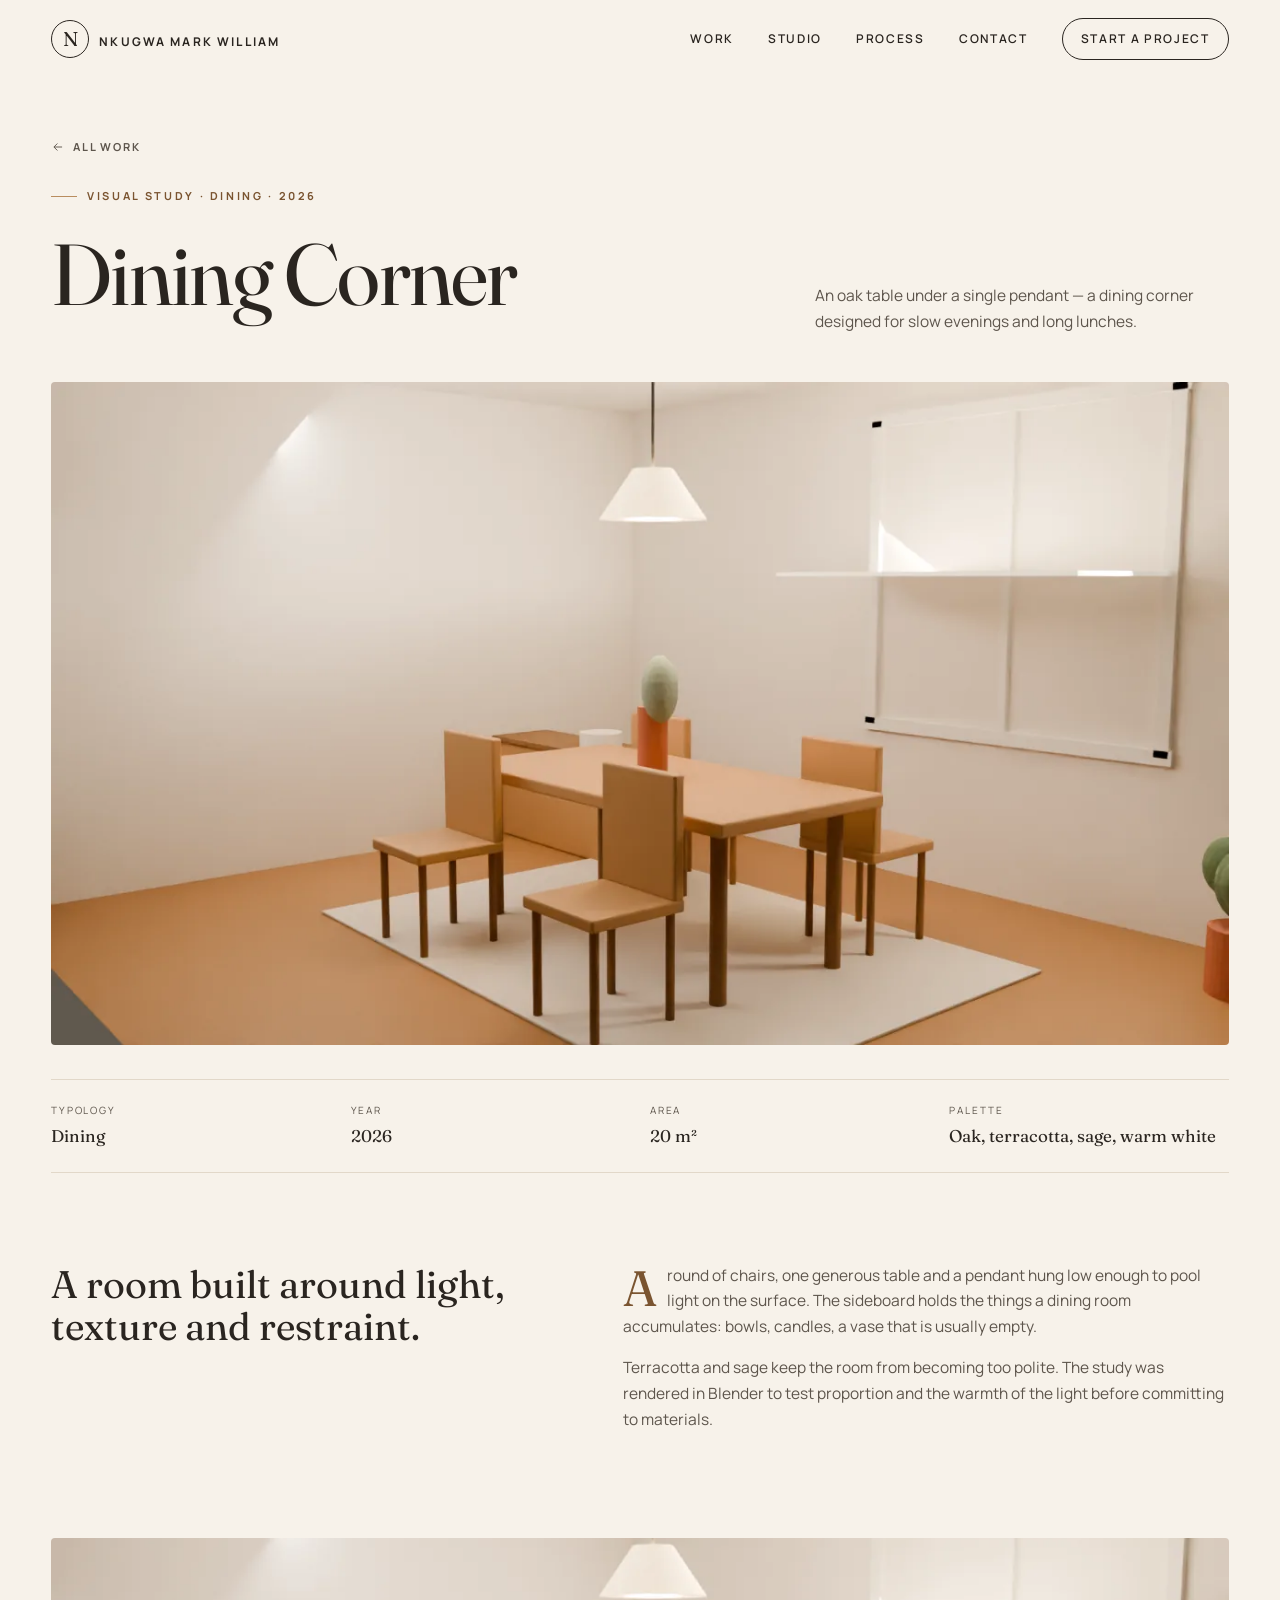
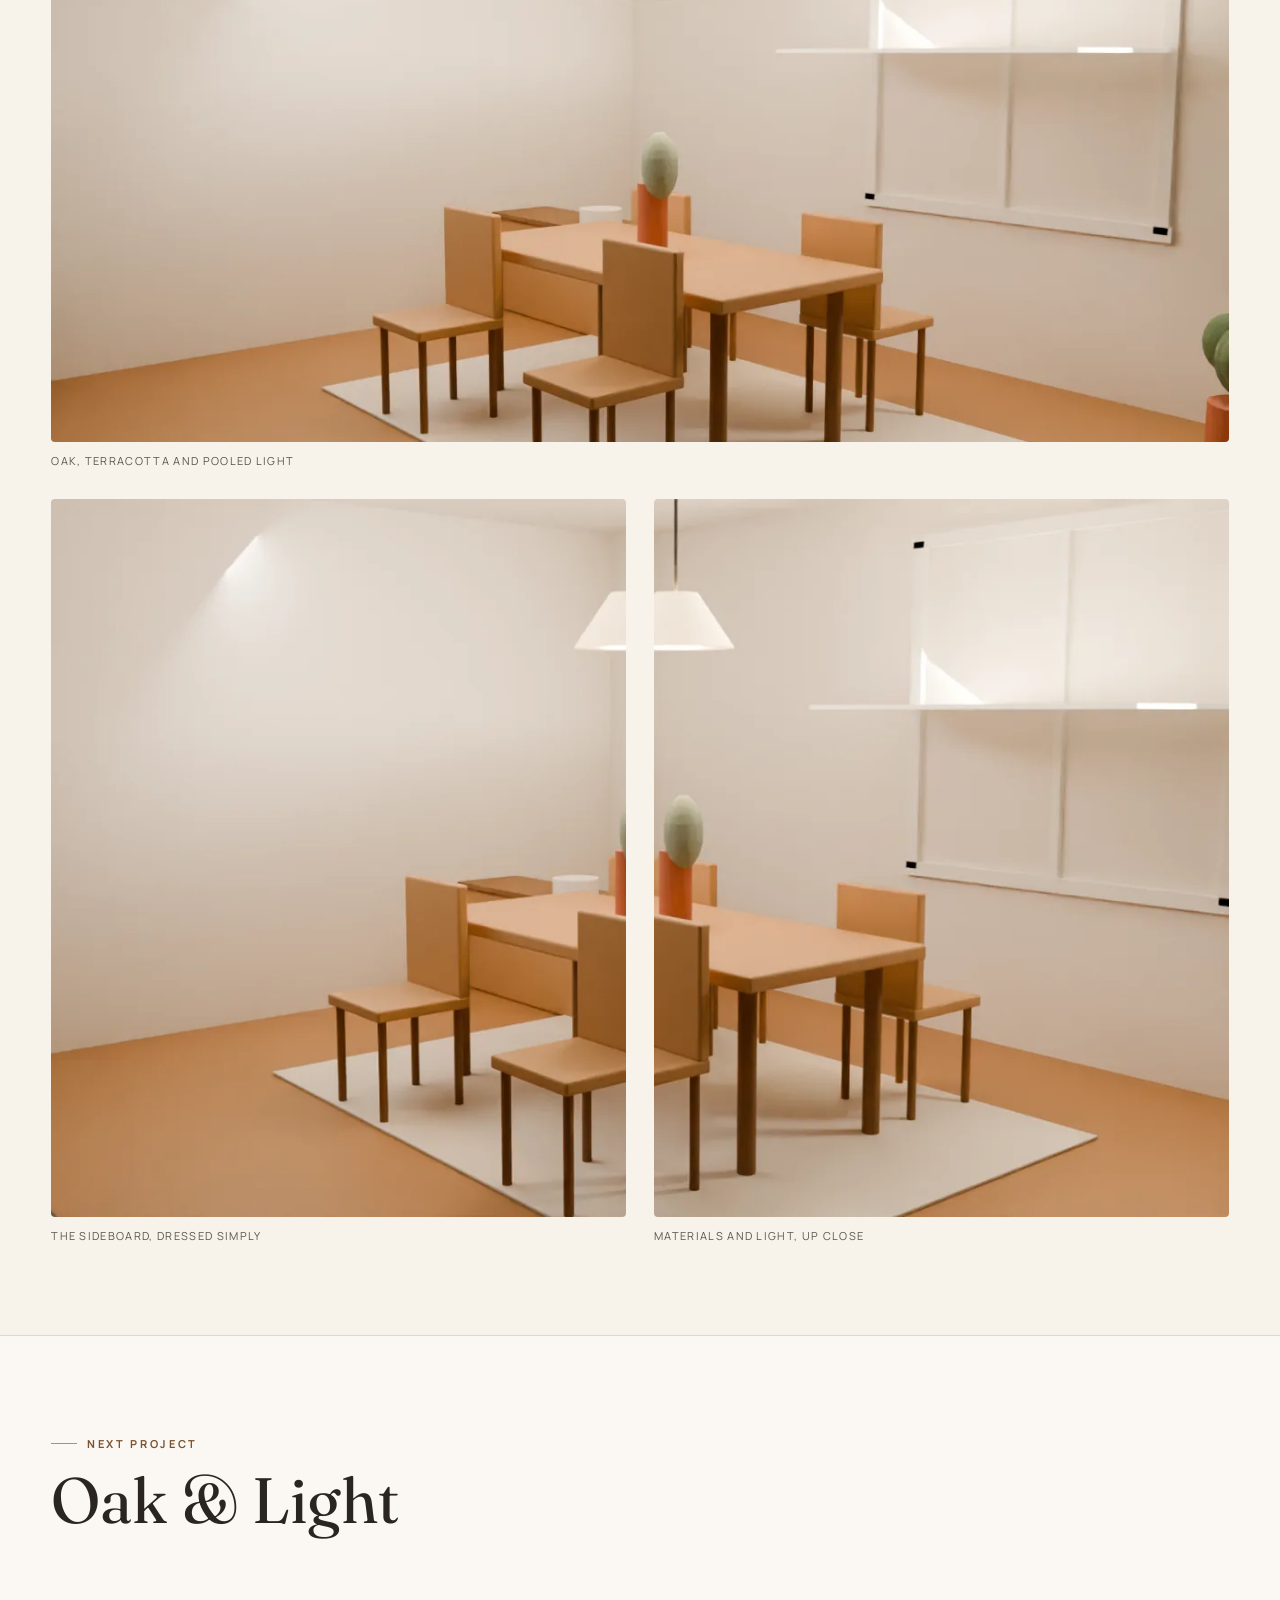
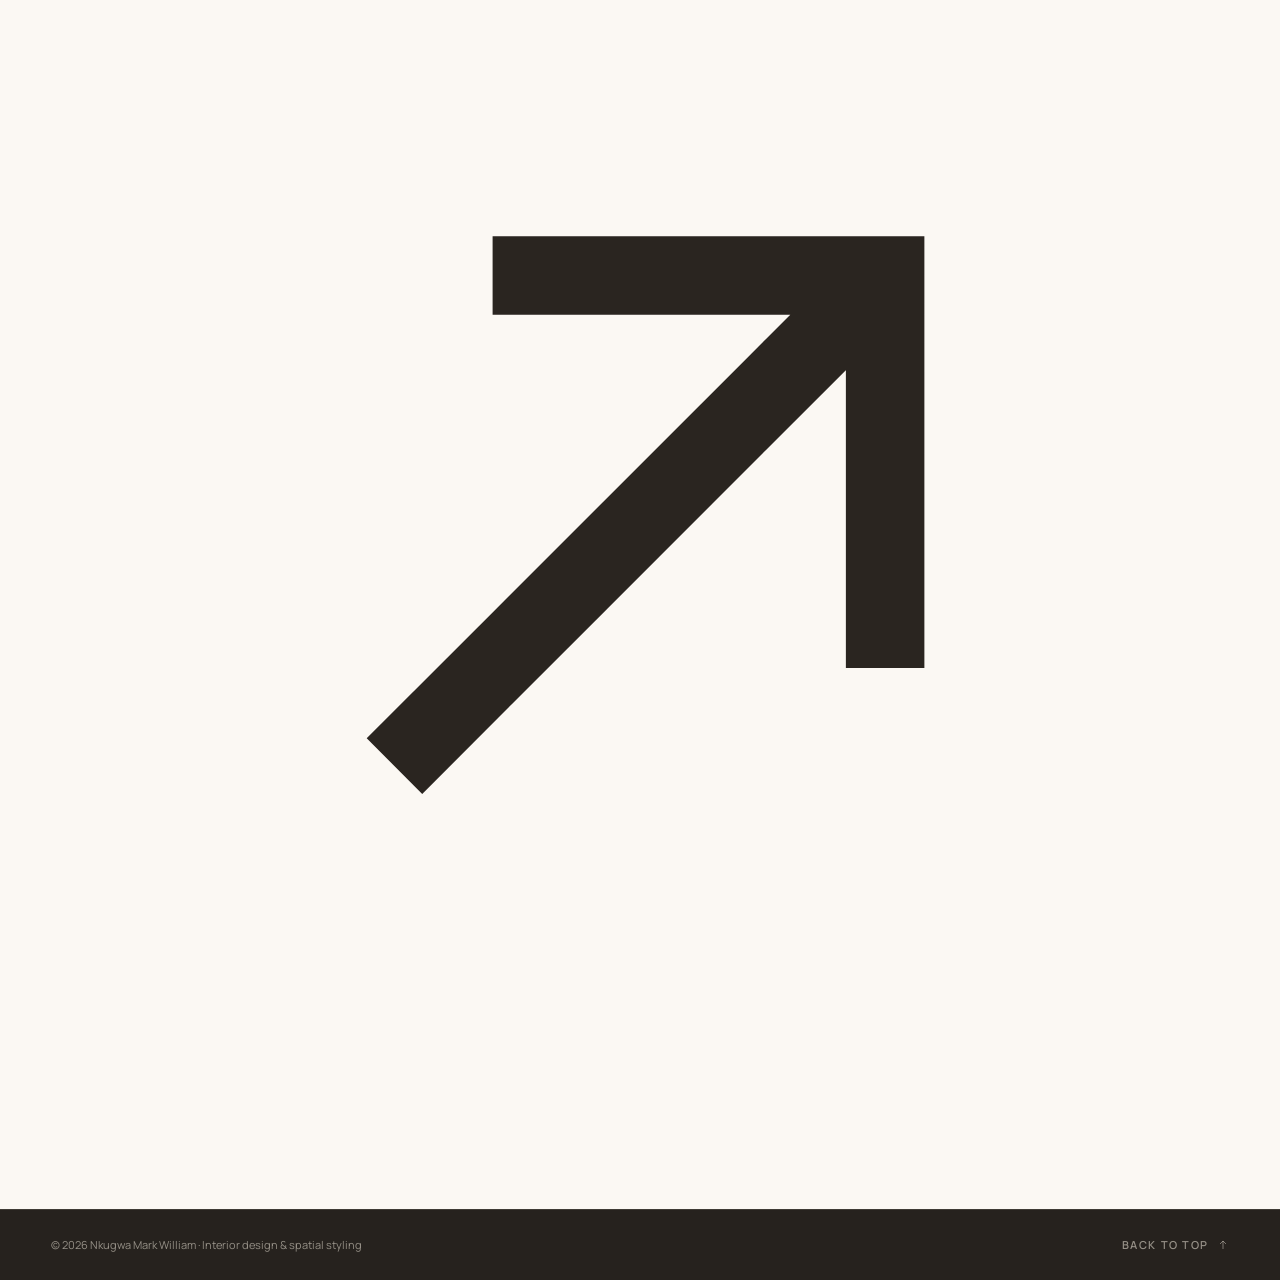
==== work/dining-corner.html @ e0dbd74d "Build warm-minimal interior design portfolio" ====
<!DOCTYPE html>
<html lang="en">
<head>
<meta charset="UTF-8">
<meta name="viewport" content="width=device-width, initial-scale=1.0">
<title>Dining Corner — Nkugwa Mark William</title>
<meta name="description" content="An oak table under a single pendant — a dining corner designed for slow evenings and long lunches.">
<meta name="theme-color" content="#f7f2ea">
<link rel="canonical" href="https://marknwilliam.github.io/interior-portfolio/work/dining-corner.html">
<meta property="og:type" content="website">
<meta property="og:site_name" content="Nkugwa Mark William">
<meta property="og:title" content="Dining Corner — Nkugwa Mark William">
<meta property="og:description" content="An oak table under a single pendant — a dining corner designed for slow evenings and long lunches.">
<meta property="og:image" content="https://marknwilliam.github.io/interior-portfolio/assets/img/dining-corner-og.webp">
<meta property="og:url" content="https://marknwilliam.github.io/interior-portfolio/work/dining-corner.html">
<meta name="twitter:card" content="summary_large_image">
<meta name="twitter:creator" content="@MarkNkugwa">
<meta name="twitter:title" content="Dining Corner — Nkugwa Mark William">
<meta name="twitter:description" content="An oak table under a single pendant — a dining corner designed for slow evenings and long lunches.">
<meta name="twitter:image" content="https://marknwilliam.github.io/interior-portfolio/assets/img/dining-corner-og.webp">
<link rel="icon" href="../assets/favicon.svg" type="image/svg+xml">
<script>document.documentElement.classList.add("js");</script>
<link rel="preconnect" href="https://fonts.googleapis.com">
<link rel="preconnect" href="https://fonts.gstatic.com" crossorigin>
<link href="https://fonts.googleapis.com/css2?family=Fraunces:ital,opsz,wght@0,9..144,300..600;1,9..144,300..600&family=Manrope:wght@300..700&display=swap" rel="stylesheet">
<link rel="stylesheet" href="../assets/css/style.css">
</head>
<body>
<a class="skip" href="#main">Skip to content</a>
<header class="site-header">
  <div class="wrap header-inner">
    <a class="brand" href="../index.html">
      <span class="mark" aria-hidden="true">N</span>
      <span class="name">Nkugwa Mark William</span>
    </a>
    <button class="menu-toggle" aria-label="Toggle menu" aria-expanded="false" aria-controls="nav"><span></span></button>
    <nav class="nav" id="nav" aria-label="Main">
      <a href="../index.html#work">Work</a><a href="../index.html#studio">Studio</a><a href="../index.html#process">Process</a><a href="../index.html#contact">Contact</a>
      <a class="cta" href="mailto:hello@nkugwamarkwilliam.com">Start a project</a>
    </nav>
  </div>
</header>
<main id="main">
<section class="project-hero">
  <div class="wrap">
    <a class="back" href="../index.html#work"><svg viewBox="0 0 24 24" fill="none" stroke="currentColor" stroke-width="1.6" aria-hidden="true"><path d="M19 12H5m0 0l6-6m-6 6l6 6"/></svg> All work</a>
    <div class="project-intro">
      <div>
        <span class="eyebrow" style="margin-top:26px;display:inline-flex">Visual study · Dining · 2026</span>
        <h1 class="project-title">Dining Corner</h1>
      </div>
      <p>An oak table under a single pendant — a dining corner designed for slow evenings and long lunches.</p>
    </div>
    <div class="project-main">
      <img src="../assets/img/dining-corner-1280.webp" width="1280" height="720" alt="3D render of a warm dining corner with an oak table, pendant light and terracotta accents" fetchpriority="high" decoding="async">
    </div>
    <div class="project-meta">
      <div><span class="label">Typology</span><span class="value">Dining</span></div>
      <div><span class="label">Year</span><span class="value">2026</span></div>
      <div><span class="label">Area</span><span class="value">20 m²</span></div>
      <div><span class="label">Palette</span><span class="value">Oak, terracotta, sage, warm white</span></div>
    </div>
  </div>
</section>

<section class="wrap project-body">
  <h2 class="reveal">A room built around light, texture and restraint.</h2>
  <div class="prose reveal" data-delay="1"><p>A round of chairs, one generous table and a pendant hung low enough to pool light on the surface. The sideboard holds the things a dining room accumulates: bowls, candles, a vase that is usually empty.</p><p>Terracotta and sage keep the room from becoming too polite. The study was rendered in Blender to test proportion and the warmth of the light before committing to materials.</p></div>
</section>

<section class="wrap"><div class="gallery">
  <figure class="wide reveal">
    <span class="lightbox-trigger" data-full="../assets/img/dining-corner-1280.webp">
      <img src="../assets/img/dining-corner-1280.webp" srcset="../assets/img/dining-corner-1280.webp 1280w, ../assets/img/dining-corner-800.webp 800w" sizes="100vw" width="1280" height="720" alt="3D render of a warm dining corner with an oak table, pendant light and terracotta accents" loading="lazy" decoding="async">
    </span>
    <figcaption>Oak, terracotta and pooled light</figcaption>
  </figure>
  <figure class="tall reveal" data-delay="1">
    <span class="lightbox-trigger" data-full="../assets/img/dining-corner-detail-a.webp">
      <img src="../assets/img/dining-corner-detail-a.webp" width="800" height="1000" alt="Detail view — Dining Corner" loading="lazy" decoding="async">
    </span>
    <figcaption>The sideboard, dressed simply</figcaption>
  </figure>
  <figure class="tall reveal" data-delay="2">
    <span class="lightbox-trigger" data-full="../assets/img/dining-corner-detail-b.webp">
      <img src="../assets/img/dining-corner-detail-b.webp" width="800" height="1000" alt="Second detail view — Dining Corner" loading="lazy" decoding="async">
    </span>
    <figcaption>Materials and light, up close</figcaption>
  </figure>
</div></section>

<a class="next" href="oak-and-light.html">
  <div class="wrap">
    <span class="eyebrow">Next project</span>
    <h2>Oak &amp; Light <svg viewBox="0 0 24 24" fill="none" stroke="currentColor" stroke-width="1.6" aria-hidden="true"><path d="M7 17L17 7M9 7h8v8"/></svg></h2>
  </div>
</a>
</main>
<footer class="site-footer">
  <div class="wrap footer-inner">
    <span>© <span data-year>2026</span> Nkugwa Mark William · Interior design &amp; spatial styling</span>
    <a class="to-top" href="#top">Back to top <svg viewBox="0 0 24 24" fill="none" stroke="currentColor" stroke-width="1.6" aria-hidden="true"><path d="M12 20V4m0 0l-6 6m6-6l6 6"/></svg></a>
  </div>
</footer>
<script src="../assets/js/main.js" defer></script>
</body>
</html>
---- assets/css/style.css ----
:root{
  --paper:#f7f2ea;
  --paper-2:#fbf8f3;
  --ink:#2a2520;
  --ink-soft:#5d554c;
  --oak:#b98d5f;
  --oak-deep:#7a5430;
  --sage:#8a9a8b;
  --line:#e2d8c9;
  --charcoal:#26221e;
  --cream:#f1e9dc;
  --radius:4px;
  --serif:"Fraunces",Georgia,serif;
  --sans:"Manrope",-apple-system,BlinkMacSystemFont,"Segoe UI",sans-serif;
  --ease:cubic-bezier(.22,.61,.36,1);
}

*,*::before,*::after{box-sizing:border-box}
html{scroll-behavior:smooth}
body{
  margin:0;
  background:var(--paper);
  color:var(--ink);
  font-family:var(--sans);
  font-size:16px;
  line-height:1.65;
  -webkit-font-smoothing:antialiased;
  text-rendering:optimizeLegibility;
}
body.menu-open{overflow:hidden}
img{display:block;max-width:100%;height:auto}
a{color:inherit;text-decoration:none}
button{font:inherit;color:inherit;background:none;border:0;cursor:pointer}
::selection{background:var(--oak);color:#fff}

.wrap{width:min(1240px,100% - 2*clamp(20px,4vw,56px));margin-inline:auto}
.skip{position:absolute;left:12px;top:-60px;background:var(--ink);color:var(--paper);padding:10px 16px;z-index:200;transition:top .2s}
.skip:focus{top:12px}

.eyebrow{
  font-size:11px;letter-spacing:.24em;text-transform:uppercase;
  color:var(--oak-deep);font-weight:700;display:inline-flex;align-items:center;gap:10px;
}
.eyebrow::before{content:"";width:26px;height:1px;background:var(--oak)}

.serif{font-family:var(--serif);font-weight:400}
.italic{font-style:italic}
.muted{color:var(--ink-soft)}

/* ---------- Header ---------- */
.site-header{
  position:fixed;inset:0 0 auto 0;z-index:100;
  padding:18px 0;transition:background .35s var(--ease),padding .35s var(--ease),box-shadow .35s;
}
.site-header.is-scrolled{
  background:rgba(247,242,234,.92);
  backdrop-filter:blur(12px);-webkit-backdrop-filter:blur(12px);
  padding:11px 0;box-shadow:0 1px 0 var(--line);
}
.header-inner{display:flex;align-items:center;justify-content:space-between;gap:24px}
.brand{display:flex;align-items:baseline;gap:10px;line-height:1}
.brand .mark{
  font-family:var(--serif);font-size:20px;letter-spacing:.02em;
  border:1px solid var(--ink);border-radius:50%;width:38px;height:38px;
  display:grid;place-items:center;transition:background .3s,color .3s;
}
.brand:hover .mark{background:var(--ink);color:var(--paper)}
.brand .name{font-size:12px;letter-spacing:.18em;text-transform:uppercase;font-weight:700}
.nav{display:flex;align-items:center;gap:34px}
.nav a{font-size:12px;letter-spacing:.14em;text-transform:uppercase;font-weight:600;position:relative;padding:4px 0}
.nav a::after{content:"";position:absolute;left:0;right:100%;bottom:0;height:1px;background:var(--oak);transition:right .3s var(--ease)}
.nav a:hover::after,.nav a[aria-current="page"]::after{right:0}
.nav .cta{
  border:1px solid var(--ink);padding:10px 18px;border-radius:999px;
}
.nav .cta::after{display:none}
.nav .cta:hover{background:var(--ink);color:var(--paper)}
.menu-toggle{display:none;width:42px;height:42px;place-items:center;border:1px solid var(--line);border-radius:50%}
.menu-toggle span{display:block;width:16px;height:1px;background:var(--ink);position:relative;transition:.3s}
.menu-toggle span::before,.menu-toggle span::after{content:"";position:absolute;left:0;width:16px;height:1px;background:var(--ink);transition:.3s}
.menu-toggle span::before{top:-5px}.menu-toggle span::after{top:5px}
body.menu-open .menu-toggle span{background:transparent}
body.menu-open .menu-toggle span::before{transform:translateY(5px) rotate(45deg)}
body.menu-open .menu-toggle span::after{transform:translateY(-5px) rotate(-45deg)}

/* ---------- Hero ---------- */
.hero{padding:clamp(120px,16vh,180px) 0 clamp(40px,6vw,80px);position:relative;overflow:hidden}
.hero::after{
  content:"";position:absolute;right:-8vw;top:8vh;width:44vw;height:44vw;border-radius:50%;
  background:radial-gradient(circle at 30% 30%,rgba(185,141,95,.16),rgba(185,141,95,0) 68%);
  pointer-events:none;
}
.hero-grid{display:grid;grid-template-columns:1.08fr .92fr;gap:clamp(32px,5vw,80px);align-items:center;position:relative;z-index:1}
.hero h1{
  font-family:var(--serif);font-weight:400;
  font-size:clamp(2.9rem,6.6vw,5.9rem);line-height:.98;letter-spacing:-.02em;
  margin:18px 0 24px;
}
.hero h1 em{color:var(--oak-deep)}
.hero .lede{max-width:44ch;font-size:clamp(15px,1.2vw,17px);color:var(--ink-soft)}
.hero-actions{display:flex;flex-wrap:wrap;gap:14px;margin-top:32px}
.btn{
  display:inline-flex;align-items:center;gap:10px;padding:14px 24px;border-radius:999px;
  font-size:11px;letter-spacing:.16em;text-transform:uppercase;font-weight:700;
  transition:transform .3s var(--ease),background .3s,color .3s,border-color .3s;
}
.btn svg{width:14px;height:14px;transition:transform .3s var(--ease)}
.btn:hover svg{transform:translateX(3px)}
.btn-dark{background:var(--ink);color:var(--paper)}
.btn-dark:hover{background:var(--oak-deep)}
.btn-ghost{border:1px solid var(--line)}
.btn-ghost:hover{border-color:var(--ink);background:var(--paper-2)}
.hero-visual{position:relative}
.arch{
  border-radius:999px 999px var(--radius) var(--radius);overflow:hidden;
  aspect-ratio:4/5;background:var(--cream);box-shadow:0 30px 60px -30px rgba(42,37,32,.35);
}
.arch img{width:100%;height:100%;object-fit:cover;transition:transform 1.4s var(--ease)}
.hero-visual:hover .arch img{transform:scale(1.035)}
.hero-note{
  position:absolute;left:-26px;bottom:34px;background:var(--paper-2);padding:16px 20px;
  border:1px solid var(--line);max-width:210px;font-size:11px;line-height:1.5;letter-spacing:.02em;
  box-shadow:0 18px 30px -24px rgba(42,37,32,.5);
}
.hero-note strong{display:block;font-family:var(--serif);font-size:17px;font-weight:500;margin-bottom:3px}
.hero-meta{display:flex;gap:34px;margin-top:56px;padding-top:22px;border-top:1px solid var(--line);flex-wrap:wrap}
.hero-meta div{font-size:11px;letter-spacing:.16em;text-transform:uppercase;color:var(--ink-soft)}
.hero-meta strong{display:block;font-family:var(--serif);font-size:26px;letter-spacing:0;color:var(--ink);text-transform:none;font-weight:400;margin-bottom:2px}

/* ---------- Ticker ---------- */
.ticker{border-block:1px solid var(--line);background:var(--paper-2);overflow:hidden;padding:15px 0}
.ticker-track{display:flex;width:max-content;animation:scroll 38s linear infinite;will-change:transform}
.ticker span{display:inline-flex;align-items:center;gap:26px;padding-right:26px;font-family:var(--serif);font-style:italic;font-size:15px;color:var(--ink-soft);white-space:nowrap}
.ticker span::after{content:"";width:5px;height:5px;border-radius:50%;background:var(--oak)}
@keyframes scroll{to{transform:translateX(-50%)}}

/* ---------- Sections ---------- */
.section{padding:clamp(72px,10vw,130px) 0}
.section-head{display:flex;justify-content:space-between;align-items:flex-end;gap:30px;margin-bottom:clamp(36px,5vw,60px)}
.section-head h2{
  font-family:var(--serif);font-weight:400;font-size:clamp(2rem,4vw,3.4rem);
  line-height:1.04;letter-spacing:-.015em;margin:14px 0 0;max-width:18ch;
}
.section-head p{max-width:36ch;color:var(--ink-soft);font-size:14.5px;margin:0}
.link-arrow{display:inline-flex;align-items:center;gap:8px;font-size:11px;letter-spacing:.16em;text-transform:uppercase;font-weight:700;border-bottom:1px solid var(--ink);padding-bottom:5px;white-space:nowrap}
.link-arrow svg{width:13px;height:13px;transition:transform .3s var(--ease)}
.link-arrow:hover svg{transform:translate(2px,-2px)}

/* ---------- Work grid ---------- */
.work-grid{display:grid;grid-template-columns:repeat(12,1fr);gap:clamp(20px,3vw,34px) clamp(20px,3vw,40px)}
.card{display:block;position:relative}
.card--wide{grid-column:span 7}
.card--narrow{grid-column:span 5}
.card--half{grid-column:span 6}
.card--full{grid-column:1/-1}
.card--tall{align-self:end}
.card-media{position:relative;overflow:hidden;background:var(--cream);border-radius:var(--radius)}
.card-media img{width:100%;height:100%;object-fit:cover;transition:transform 1.1s var(--ease)}
.card:hover .card-media img{transform:scale(1.04)}
.card-media::after{
  content:"View project";position:absolute;left:50%;top:50%;transform:translate(-50%,-40%);
  background:rgba(251,248,243,.94);color:var(--ink);padding:10px 18px;border-radius:999px;
  font-size:10px;letter-spacing:.18em;text-transform:uppercase;font-weight:700;opacity:0;
  transition:opacity .35s,transform .35s var(--ease);white-space:nowrap;
}
.card:hover .card-media::after{opacity:1;transform:translate(-50%,-50%)}
.card--wide .card-media{aspect-ratio:16/11}
.card--narrow .card-media{aspect-ratio:4/5}
.card--half .card-media{aspect-ratio:5/4}
.card--full .card-media{aspect-ratio:21/9}
.card-meta{display:flex;justify-content:space-between;align-items:baseline;gap:16px;padding:16px 2px 0}
.card-meta h3{font-family:var(--serif);font-weight:400;font-size:clamp(19px,2vw,25px);margin:0;line-height:1.1}
.card-meta span{font-size:10.5px;letter-spacing:.14em;text-transform:uppercase;color:var(--ink-soft);white-space:nowrap}
.card-index{position:absolute;top:14px;left:14px;background:rgba(251,248,243,.9);border-radius:999px;font-size:10px;letter-spacing:.1em;padding:5px 10px;font-weight:700}

/* ---------- About ---------- */
.about{background:var(--paper-2);border-block:1px solid var(--line)}
.about-grid{display:grid;grid-template-columns:.9fr 1.1fr;gap:clamp(36px,6vw,90px);align-items:start}
.about-figure{position:relative}
.about-figure img{width:100%;aspect-ratio:4/5;object-fit:cover;border-radius:var(--radius)}
.about-figure .tag{
  position:absolute;right:-16px;bottom:-16px;background:var(--oak);color:#fff;
  font-family:var(--serif);font-size:15px;font-style:italic;padding:14px 22px;border-radius:999px;
  box-shadow:0 16px 30px -18px rgba(42,37,32,.6);
}
.about-copy h2{font-family:var(--serif);font-weight:400;font-size:clamp(2rem,4vw,3.5rem);line-height:1.05;letter-spacing:-.015em;margin:16px 0 22px;max-width:17ch}
.about-copy p{color:var(--ink-soft);max-width:52ch;margin:0 0 14px;font-size:15.5px}
.about-copy .big-quote{
  font-family:var(--serif);font-style:italic;font-size:clamp(20px,2.4vw,28px);line-height:1.35;
  color:var(--ink);border-left:2px solid var(--oak);padding-left:20px;margin:28px 0;
}
.services{display:grid;grid-template-columns:1fr 1fr;gap:0 28px;margin-top:30px;border-top:1px solid var(--line)}
.services div{display:flex;justify-content:space-between;gap:12px;padding:12px 0;border-bottom:1px solid var(--line);font-size:13px}
.services span:last-child{color:var(--ink-soft);font-size:11px;letter-spacing:.08em;text-transform:uppercase}

/* ---------- Process ---------- */
.process-grid{display:grid;grid-template-columns:repeat(4,1fr);gap:clamp(18px,2.5vw,34px)}
.step{border-top:1px solid var(--ink);padding-top:18px}
.step .num{font-size:10px;letter-spacing:.2em;color:var(--oak-deep);font-weight:700}
.step h3{font-family:var(--serif);font-weight:400;font-size:22px;margin:14px 0 8px;line-height:1.15}
.step p{font-size:13.5px;color:var(--ink-soft);margin:0}

/* ---------- Contact ---------- */
.contact{background:var(--charcoal);color:var(--paper);padding:clamp(72px,9vw,120px) 0}
.contact .eyebrow{color:var(--oak)}
.contact .eyebrow::before{background:var(--oak)}
.contact-grid{display:grid;grid-template-columns:1.2fr .8fr;gap:clamp(30px,6vw,80px);align-items:end}
.contact h2{font-family:var(--serif);font-weight:400;font-size:clamp(2.4rem,6vw,4.8rem);line-height:1;letter-spacing:-.02em;margin:18px 0 0}
.contact h2 em{color:var(--oak)}
.contact p{color:rgba(241,233,220,.68);max-width:40ch;margin:20px 0 0;font-size:15px}
.contact .mail{display:inline-block;margin-top:30px;font-family:var(--serif);font-size:clamp(19px,2.4vw,28px);border-bottom:1px solid rgba(241,233,220,.4);padding-bottom:4px;transition:border-color .3s,color .3s}
.contact .mail:hover{color:var(--oak);border-color:var(--oak)}
.contact-side{display:grid;gap:22px;font-size:12px;letter-spacing:.02em}
.contact-side .label{display:block;font-size:10px;letter-spacing:.18em;text-transform:uppercase;color:rgba(241,233,220,.45);margin-bottom:4px}
.contact-side a:hover{color:var(--oak)}
.socials{display:flex;gap:16px;flex-wrap:wrap}
.socials a{border-bottom:1px solid rgba(241,233,220,.3);padding-bottom:2px}

/* ---------- Footer ---------- */
.site-footer{padding:26px 0;background:var(--charcoal);color:rgba(241,233,220,.55);border-top:1px solid rgba(241,233,220,.12);font-size:11px}
.footer-inner{display:flex;justify-content:space-between;gap:20px;flex-wrap:wrap;align-items:center}
.footer-inner a:hover{color:var(--oak)}
.to-top{display:inline-flex;align-items:center;gap:8px;letter-spacing:.14em;text-transform:uppercase;font-weight:600}
.to-top svg{width:12px;height:12px}

/* ---------- Project page ---------- */
.project-hero{padding:clamp(120px,15vh,170px) 0 0}
.back{display:inline-flex;align-items:center;gap:8px;font-size:11px;letter-spacing:.16em;text-transform:uppercase;font-weight:700;color:var(--ink-soft)}
.back svg{width:14px;height:14px;transition:transform .3s var(--ease)}
.back:hover{color:var(--ink)}
.back:hover svg{transform:translateX(-3px)}
.project-title{font-family:var(--serif);font-weight:400;font-size:clamp(2.6rem,7vw,5.4rem);line-height:.98;letter-spacing:-.02em;margin:26px 0 18px}
.project-intro{display:flex;justify-content:space-between;gap:30px;align-items:flex-end;flex-wrap:wrap}
.project-intro p{max-width:46ch;color:var(--ink-soft);font-size:15.5px;margin:0}
.project-main{margin-top:clamp(30px,4vw,48px)}
.project-main img{width:100%;aspect-ratio:16/9;object-fit:cover;border-radius:var(--radius)}
.project-meta{display:grid;grid-template-columns:repeat(4,1fr);gap:20px;border-block:1px solid var(--line);padding:22px 0;margin:34px 0 0}
.project-meta .label{display:block;font-size:10px;letter-spacing:.18em;text-transform:uppercase;color:var(--ink-soft);margin-bottom:4px}
.project-meta .value{font-family:var(--serif);font-size:17px}
.project-body{display:grid;grid-template-columns:.9fr 1.1fr;gap:clamp(30px,6vw,90px);padding:clamp(48px,7vw,90px) 0}
.project-body h2{font-family:var(--serif);font-weight:400;font-size:clamp(1.8rem,3vw,2.6rem);line-height:1.1;margin:0}
.project-body .prose p{color:var(--ink-soft);margin:0 0 16px;font-size:15.5px}
.project-body .prose p:first-child::first-letter{
  font-family:var(--serif);font-size:3.2em;float:left;line-height:.8;padding:6px 10px 0 0;color:var(--oak-deep);
}
.gallery{display:grid;grid-template-columns:1fr 1fr;gap:clamp(16px,2.5vw,28px);padding-bottom:clamp(50px,7vw,90px)}
.gallery .wide{grid-column:1/-1}
.lightbox-trigger{display:block;overflow:hidden;border-radius:var(--radius);cursor:zoom-in}
.lightbox-trigger img{width:100%;transition:transform 1s var(--ease)}
.lightbox-trigger:hover img{transform:scale(1.03)}
.gallery figure{margin:0}
.gallery figcaption{font-size:11px;letter-spacing:.12em;text-transform:uppercase;color:var(--ink-soft);margin-top:10px}
.gallery .tall img{aspect-ratio:4/5;object-fit:cover}
.gallery .wide img{aspect-ratio:21/9;object-fit:cover}
.next{display:block;background:var(--paper-2);border-top:1px solid var(--line);padding:clamp(50px,7vw,90px) 0}
.next .eyebrow{margin-bottom:14px}
.next h2{font-family:var(--serif);font-weight:400;font-size:clamp(2rem,5vw,4rem);line-height:1.02;margin:0;transition:color .3s}
.next:hover h2{color:var(--oak-deep)}

/* ---------- Lightbox ---------- */
.lightbox{
  position:fixed;inset:0;z-index:300;background:rgba(32,28,24,.96);
  display:flex;align-items:center;justify-content:center;padding:clamp(16px,4vw,50px);
  opacity:0;visibility:hidden;transition:opacity .3s,visibility .3s;
}
.lightbox.open{opacity:1;visibility:visible}
.lightbox img{max-width:min(1100px,100%);max-height:82vh;object-fit:contain;border-radius:2px}
.lightbox figcaption{color:rgba(247,242,234,.7);text-align:center;font-size:12px;letter-spacing:.1em;text-transform:uppercase;margin-top:16px}
.lightbox button{position:absolute;color:var(--paper);border:1px solid rgba(247,242,234,.25);border-radius:50%;width:44px;height:44px;display:grid;place-items:center;transition:background .3s}
.lightbox button:hover{background:rgba(247,242,234,.12)}
.lb-close{top:22px;right:22px}
.lb-prev{left:18px;top:50%;transform:translateY(-50%)}
.lb-next{right:18px;top:50%;transform:translateY(-50%)}
.lightbox svg{width:16px;height:16px}

/* ---------- Reveal ---------- */
.js .reveal{opacity:0;transform:translateY(26px);transition:opacity .9s var(--ease),transform .9s var(--ease)}
.js .reveal.in{opacity:1;transform:none}
.reveal[data-delay="1"]{transition-delay:.1s}
.reveal[data-delay="2"]{transition-delay:.2s}
.reveal[data-delay="3"]{transition-delay:.3s}

/* ---------- Responsive ---------- */
@media (max-width:1000px){
  .hero-grid{grid-template-columns:1fr;gap:48px}
  .hero-visual{max-width:520px}
  .hero h1{font-size:clamp(2.8rem,9vw,5rem)}
  .hero-note{left:auto;right:14px;bottom:14px}
  .about-grid{grid-template-columns:1fr;gap:40px}
  .about-figure{max-width:480px}
  .process-grid{grid-template-columns:1fr 1fr}
  .contact-grid{grid-template-columns:1fr}
  .project-meta{grid-template-columns:1fr 1fr}
  .project-body{grid-template-columns:1fr}
}
@media (max-width:760px){
  .nav{
    position:fixed;inset:0;background:var(--paper);flex-direction:column;justify-content:center;
    gap:26px;transform:translateY(-100%);transition:transform .45s var(--ease);z-index:90;
  }
  .nav a{font-size:18px;letter-spacing:.06em;text-transform:none;font-family:var(--serif)}
  .nav .cta{font-family:var(--sans);font-size:11px;text-transform:uppercase;letter-spacing:.16em}
  body.menu-open .nav{transform:none}
  .menu-toggle{display:grid;position:relative;z-index:95}
  .work-grid{grid-template-columns:1fr;gap:40px}
  .card--wide,.card--narrow,.card--half,.card--full{grid-column:1/-1}
  .card--narrow .card-media{aspect-ratio:4/3}
  .card--full .card-media{aspect-ratio:4/3}
  .section-head{flex-direction:column;align-items:flex-start;gap:18px}
  .hero-meta{gap:22px}
  .services{grid-template-columns:1fr}
  .process-grid{grid-template-columns:1fr}
  .gallery{grid-template-columns:1fr}
  .gallery .wide{grid-column:auto}
  .gallery .wide img{aspect-ratio:4/3}
  .project-intro{align-items:flex-start}
  .lightbox button{width:38px;height:38px}
}
@media (prefers-reduced-motion:reduce){
  *,*::before,*::after{animation-duration:.01ms!important;animation-iteration-count:1!important;transition-duration:.01ms!important;scroll-behavior:auto!important}
  .reveal{opacity:1;transform:none}
}
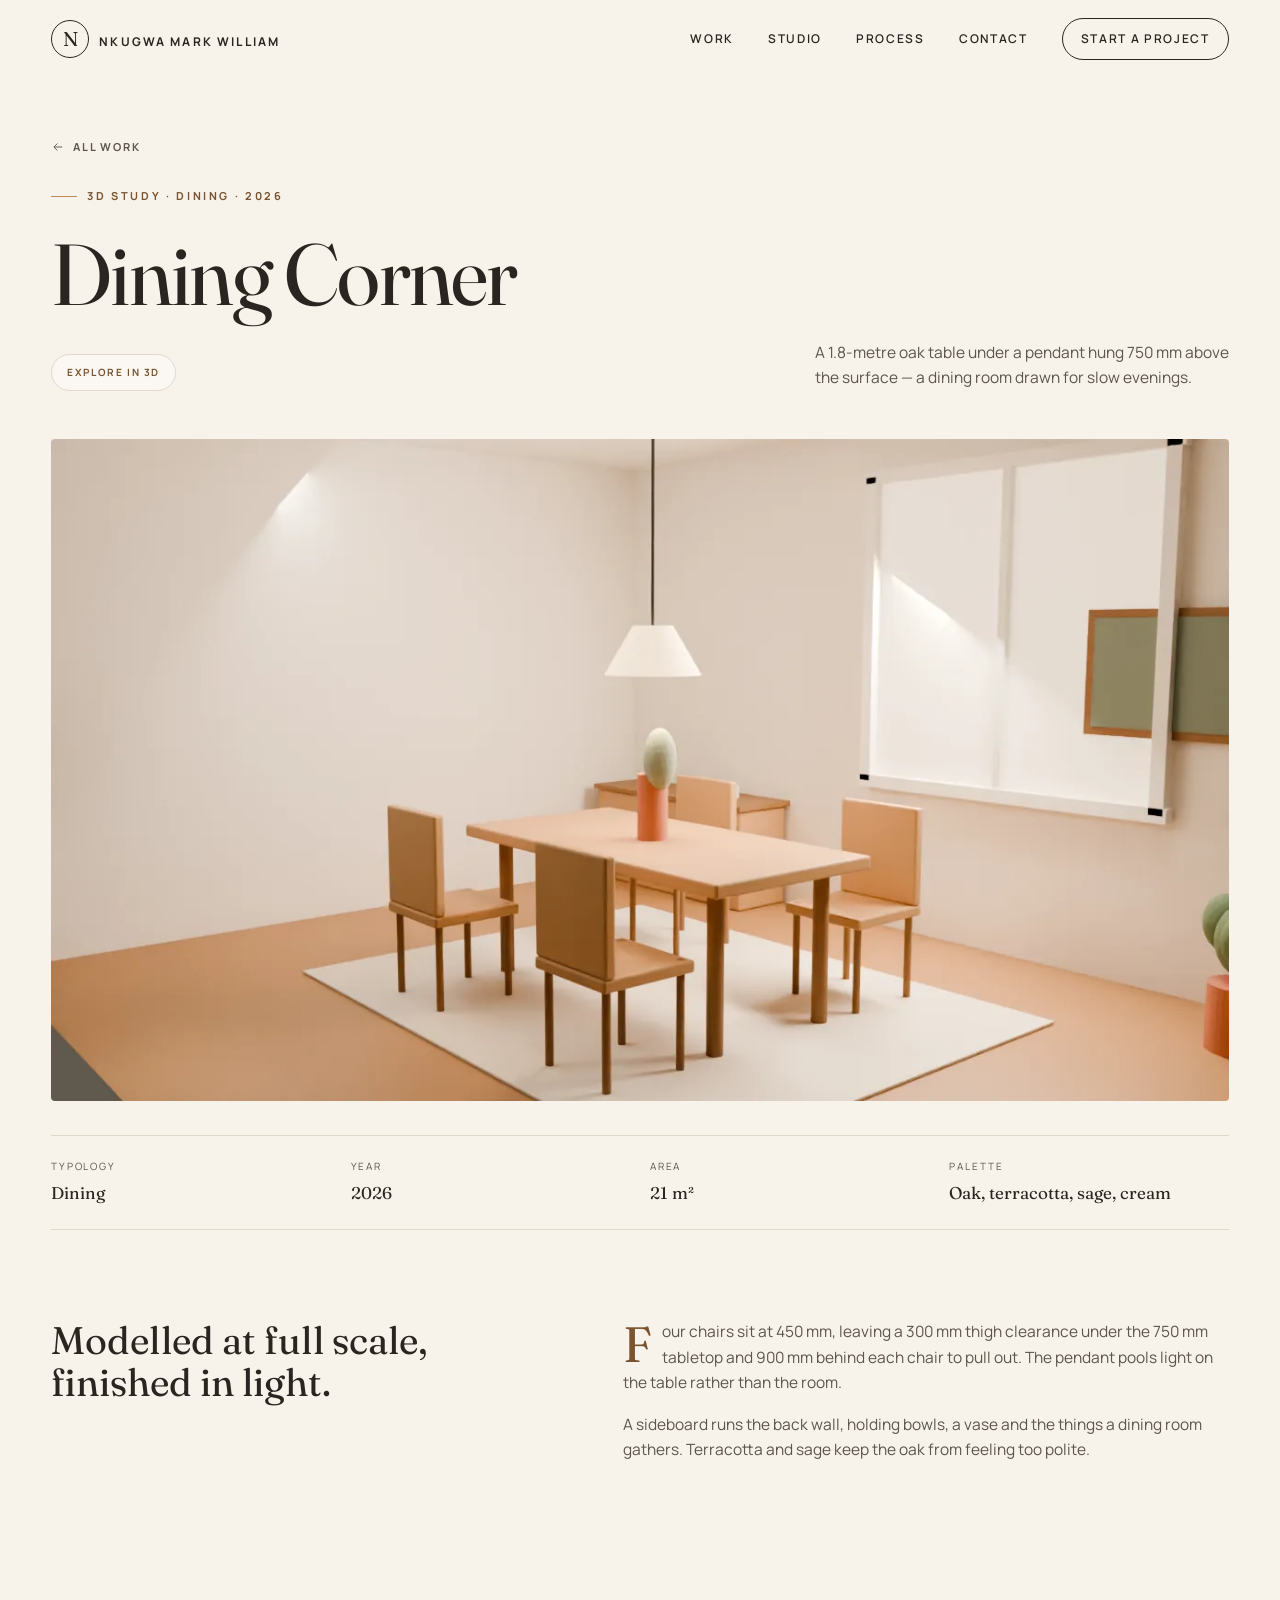
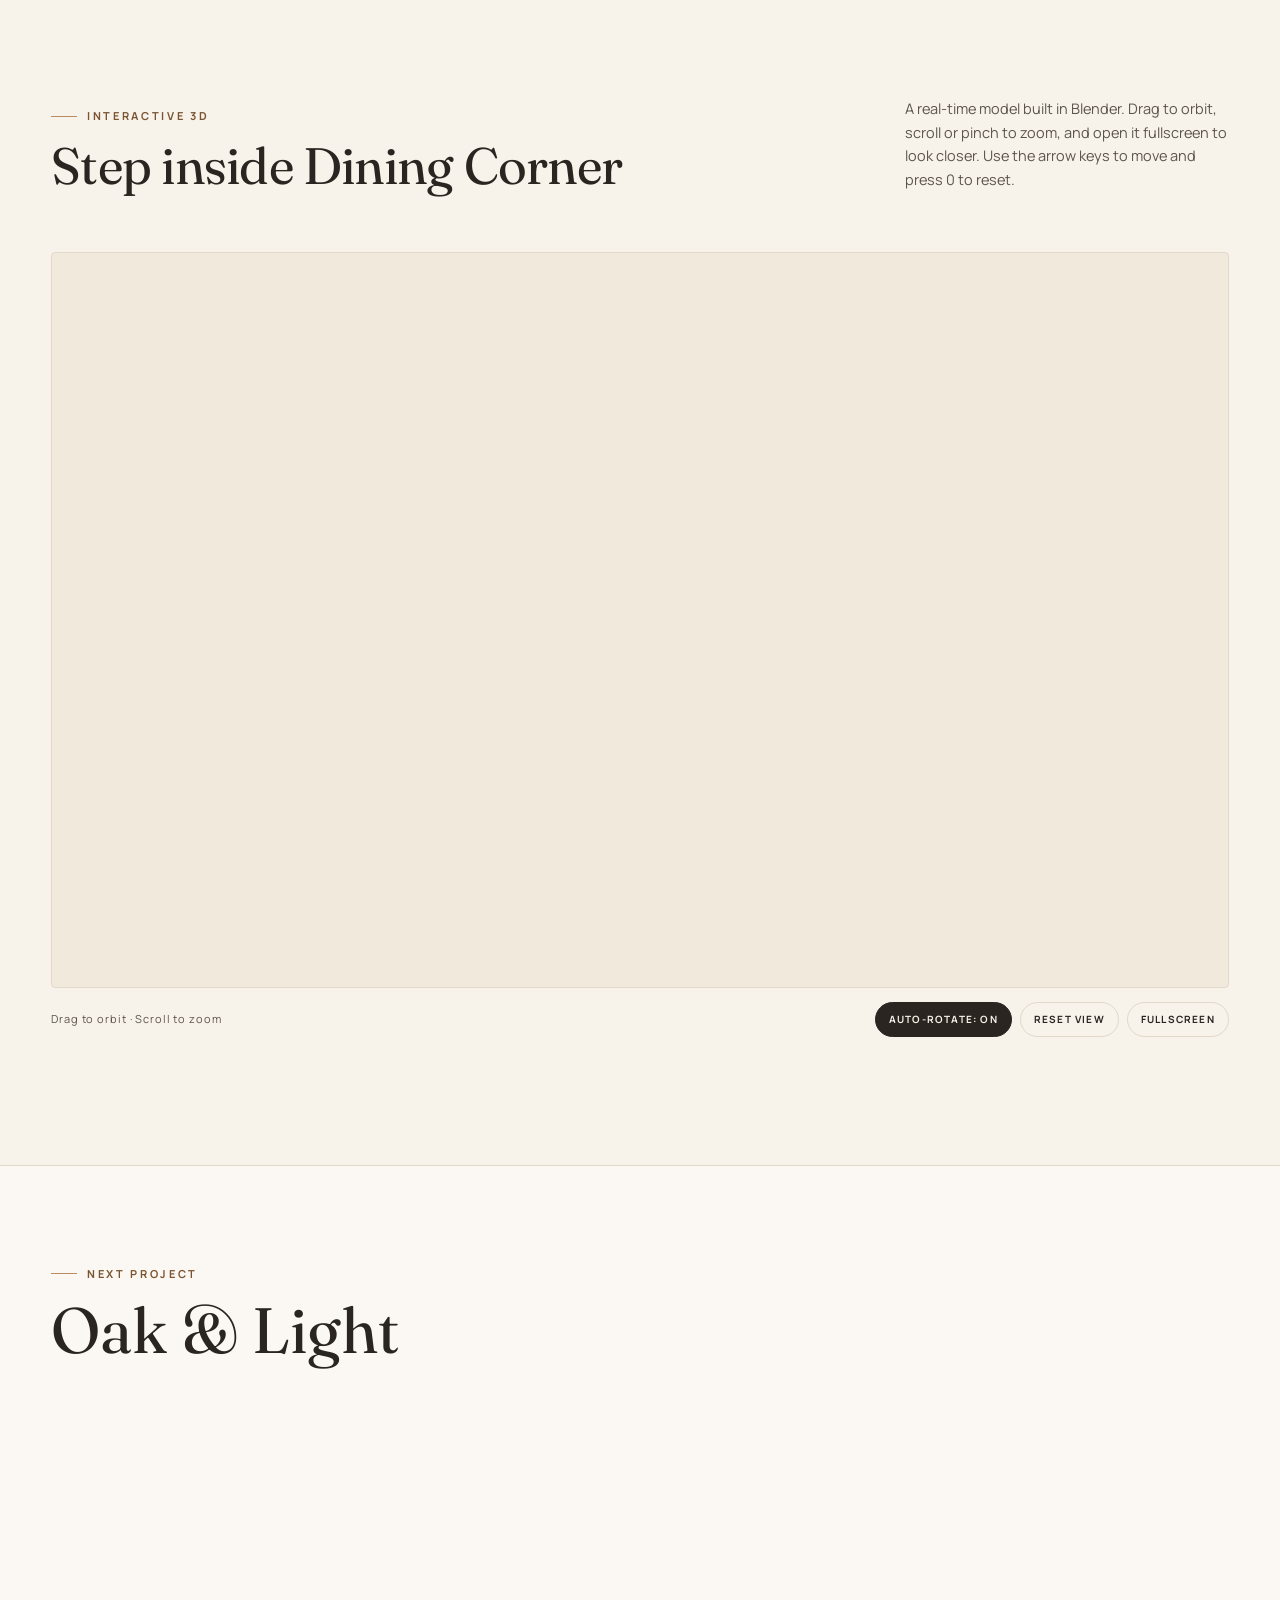
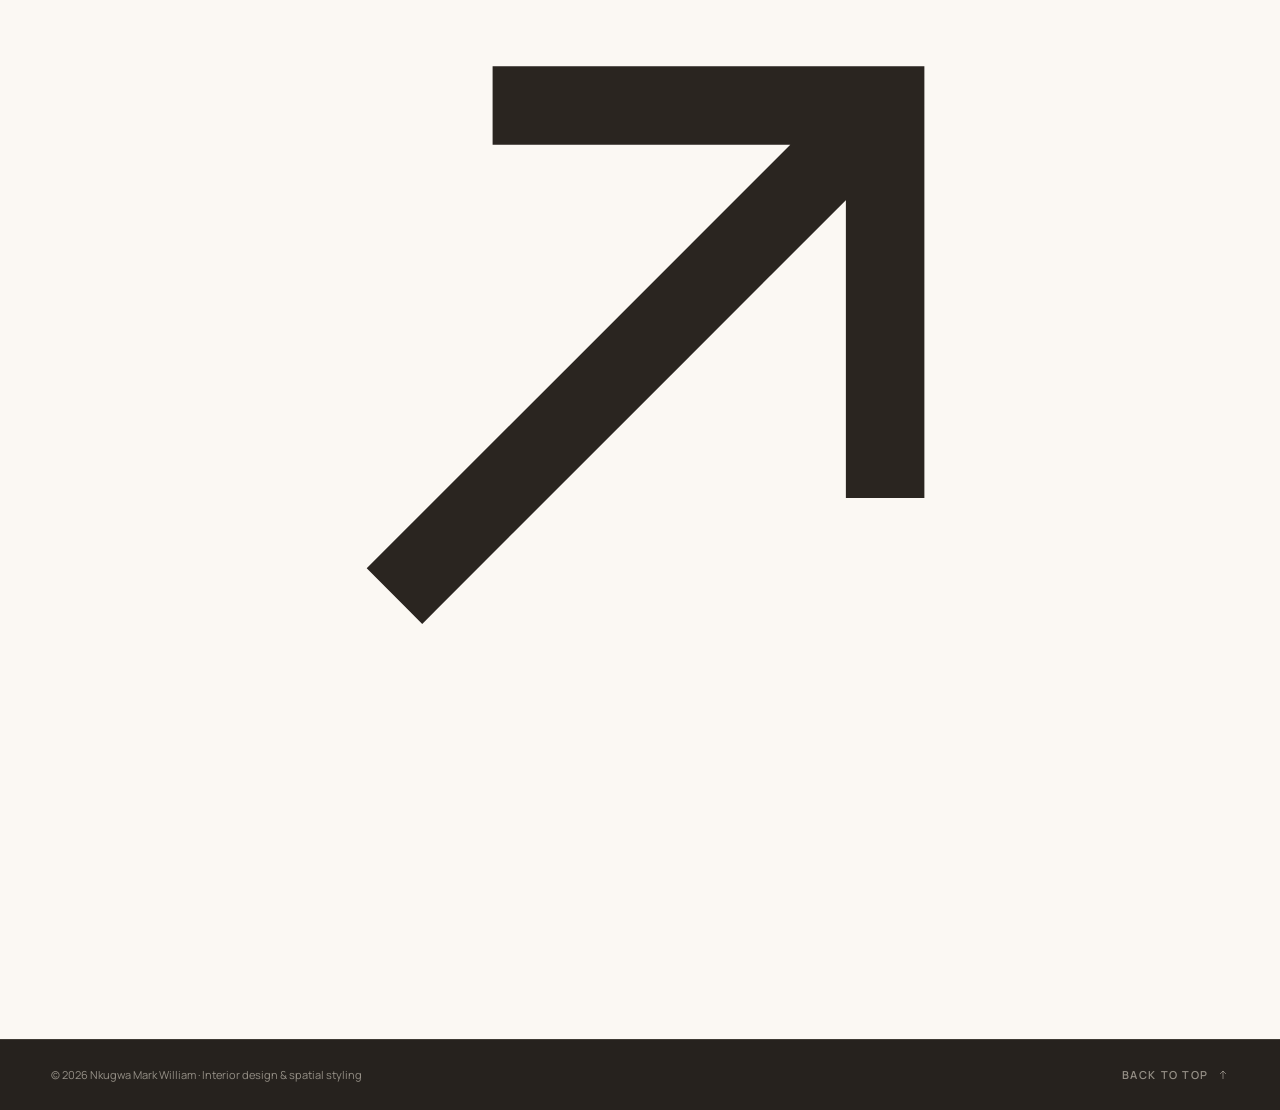
==== commit 1fc061f3: "Rebuild portfolio as five measured 3D room studies" ====
--- a/work/dining-corner.html
+++ b/work/dining-corner.html
@@ -4,19 +4,19 @@
 <meta charset="UTF-8">
 <meta name="viewport" content="width=device-width, initial-scale=1.0">
 <title>Dining Corner — Nkugwa Mark William</title>
-<meta name="description" content="An oak table under a single pendant — a dining corner designed for slow evenings and long lunches.">
+<meta name="description" content="A 1.8-metre oak table under a pendant hung 750 mm above the surface — a dining room drawn for slow evenings.">
 <meta name="theme-color" content="#f7f2ea">
 <link rel="canonical" href="https://marknwilliam.github.io/interior-portfolio/work/dining-corner.html">
 <meta property="og:type" content="website">
 <meta property="og:site_name" content="Nkugwa Mark William">
 <meta property="og:title" content="Dining Corner — Nkugwa Mark William">
-<meta property="og:description" content="An oak table under a single pendant — a dining corner designed for slow evenings and long lunches.">
+<meta property="og:description" content="A 1.8-metre oak table under a pendant hung 750 mm above the surface — a dining room drawn for slow evenings.">
 <meta property="og:image" content="https://marknwilliam.github.io/interior-portfolio/assets/img/dining-corner-og.webp">
 <meta property="og:url" content="https://marknwilliam.github.io/interior-portfolio/work/dining-corner.html">
 <meta name="twitter:card" content="summary_large_image">
 <meta name="twitter:creator" content="@MarkNkugwa">
 <meta name="twitter:title" content="Dining Corner — Nkugwa Mark William">
-<meta name="twitter:description" content="An oak table under a single pendant — a dining corner designed for slow evenings and long lunches.">
+<meta name="twitter:description" content="A 1.8-metre oak table under a pendant hung 750 mm above the surface — a dining room drawn for slow evenings.">
 <meta name="twitter:image" content="https://marknwilliam.github.io/interior-portfolio/assets/img/dining-corner-og.webp">
 <link rel="icon" href="../assets/favicon.svg" type="image/svg+xml">
 <script>document.documentElement.classList.add("js");</script>
@@ -24,6 +24,7 @@
 <link rel="preconnect" href="https://fonts.gstatic.com" crossorigin>
 <link href="https://fonts.googleapis.com/css2?family=Fraunces:ital,opsz,wght@0,9..144,300..600;1,9..144,300..600&family=Manrope:wght@300..700&display=swap" rel="stylesheet">
 <link rel="stylesheet" href="../assets/css/style.css">
+<script type="importmap">{"imports":{"three":"../assets/vendor/three.module.js","three/addons/":"../assets/vendor/addons/"}}</script>
 </head>
 <body>
 <a class="skip" href="#main">Skip to content</a>
@@ -46,48 +47,55 @@
     <a class="back" href="../index.html#work"><svg viewBox="0 0 24 24" fill="none" stroke="currentColor" stroke-width="1.6" aria-hidden="true"><path d="M19 12H5m0 0l6-6m-6 6l6 6"/></svg> All work</a>
     <div class="project-intro">
       <div>
-        <span class="eyebrow" style="margin-top:26px;display:inline-flex">Visual study · Dining · 2026</span>
-        <h1 class="project-title">Dining Corner</h1>
+        <span class="eyebrow" style="margin-top:26px;display:inline-flex">3D study · Dining · 2026</span>
+        <h1 class="project-title">Dining Corner</h1><a class="project-chip" href="#3d">Explore in 3D</a>
       </div>
-      <p>An oak table under a single pendant — a dining corner designed for slow evenings and long lunches.</p>
+      <p>A 1.8-metre oak table under a pendant hung 750 mm above the surface — a dining room drawn for slow evenings.</p>
     </div>
     <div class="project-main">
-      <img src="../assets/img/dining-corner-1280.webp" width="1280" height="720" alt="3D render of a warm dining corner with an oak table, pendant light and terracotta accents" fetchpriority="high" decoding="async">
+      <img src="../assets/img/dining-corner-1280.webp" width="1280" height="720" alt="3D render of a dining room with an oak table, four chairs, low pendant and sideboard" fetchpriority="high" decoding="async">
     </div>
     <div class="project-meta">
       <div><span class="label">Typology</span><span class="value">Dining</span></div>
       <div><span class="label">Year</span><span class="value">2026</span></div>
-      <div><span class="label">Area</span><span class="value">20 m²</span></div>
-      <div><span class="label">Palette</span><span class="value">Oak, terracotta, sage, warm white</span></div>
+      <div><span class="label">Area</span><span class="value">21 m²</span></div>
+      <div><span class="label">Palette</span><span class="value">Oak, terracotta, sage, cream</span></div>
     </div>
   </div>
 </section>
 
 <section class="wrap project-body">
-  <h2 class="reveal">A room built around light, texture and restraint.</h2>
-  <div class="prose reveal" data-delay="1"><p>A round of chairs, one generous table and a pendant hung low enough to pool light on the surface. The sideboard holds the things a dining room accumulates: bowls, candles, a vase that is usually empty.</p><p>Terracotta and sage keep the room from becoming too polite. The study was rendered in Blender to test proportion and the warmth of the light before committing to materials.</p></div>
+  <h2 class="reveal">Modelled at full scale, finished in light.</h2>
+  <div class="prose reveal" data-delay="1"><p>Four chairs sit at 450 mm, leaving a 300 mm thigh clearance under the 750 mm tabletop and 900 mm behind each chair to pull out. The pendant pools light on the table rather than the room.</p><p>A sideboard runs the back wall, holding bowls, a vase and the things a dining room gathers. Terracotta and sage keep the oak from feeling too polite.</p></div>
 </section>
 
-<section class="wrap"><div class="gallery">
-  <figure class="wide reveal">
-    <span class="lightbox-trigger" data-full="../assets/img/dining-corner-1280.webp">
-      <img src="../assets/img/dining-corner-1280.webp" srcset="../assets/img/dining-corner-1280.webp 1280w, ../assets/img/dining-corner-800.webp 800w" sizes="100vw" width="1280" height="720" alt="3D render of a warm dining corner with an oak table, pendant light and terracotta accents" loading="lazy" decoding="async">
-    </span>
-    <figcaption>Oak, terracotta and pooled light</figcaption>
-  </figure>
-  <figure class="tall reveal" data-delay="1">
-    <span class="lightbox-trigger" data-full="../assets/img/dining-corner-detail-a.webp">
-      <img src="../assets/img/dining-corner-detail-a.webp" width="800" height="1000" alt="Detail view — Dining Corner" loading="lazy" decoding="async">
-    </span>
-    <figcaption>The sideboard, dressed simply</figcaption>
-  </figure>
-  <figure class="tall reveal" data-delay="2">
-    <span class="lightbox-trigger" data-full="../assets/img/dining-corner-detail-b.webp">
-      <img src="../assets/img/dining-corner-detail-b.webp" width="800" height="1000" alt="Second detail view — Dining Corner" loading="lazy" decoding="async">
-    </span>
-    <figcaption>Materials and light, up close</figcaption>
-  </figure>
-</div></section>
+<section class="section viewer-section" id="3d">
+  <div class="wrap">
+    <div class="section-head">
+      <div>
+        <span class="eyebrow reveal">Interactive 3D</span>
+        <h2 class="reveal" data-delay="1">Step inside Dining Corner</h2>
+      </div>
+      <p class="reveal" data-delay="2">A real-time model built in Blender. Drag to orbit, scroll or pinch to zoom, and open it fullscreen to look closer. Use the arrow keys to move and press 0 to reset.</p>
+    </div>
+    <div class="viewer reveal" data-3d data-model="../assets/models/dining-corner.glb" data-poster="../assets/img/dining-corner-1280.webp" data-name="Dining Corner">
+      <div class="viewer-stage" tabindex="0" role="application" aria-label="Interactive 3D model of Dining Corner. Drag to orbit, scroll to zoom, or use the arrow keys. Press 0 to reset.">
+        <img class="viewer-poster" src="../assets/img/dining-corner-1280.webp" width="1280" height="720" alt="3D render of a dining room with an oak table, four chairs, low pendant and sideboard" loading="lazy" decoding="async">
+        <div class="viewer-loader" role="status" data-viewer-loader><span>Loading 3D model</span><span class="viewer-bar"><i></i></span></div>
+        <div class="viewer-error" role="alert" data-viewer-error hidden><span>3D preview unavailable — the render above still shows the room.</span></div>
+      </div>
+      <div class="viewer-toolbar">
+        <span class="viewer-hint">Drag to orbit · Scroll to zoom</span>
+        <div class="viewer-actions">
+          <button type="button" data-viewer-rotate aria-pressed="true" disabled>Auto-rotate: on</button>
+          <button type="button" data-viewer-reset disabled>Reset view</button>
+          <button type="button" data-viewer-fullscreen disabled>Fullscreen</button>
+        </div>
+      </div>
+    </div>
+  </div>
+</section>
+<script type="module" src="../assets/js/viewer3d.js"></script>
 
 <a class="next" href="oak-and-light.html">
   <div class="wrap">
--- a/assets/css/style.css
+++ b/assets/css/style.css
@@ -320,3 +320,71 @@
   *,*::before,*::after{animation-duration:.01ms!important;animation-iteration-count:1!important;transition-duration:.01ms!important;scroll-behavior:auto!important}
   .reveal{opacity:1;transform:none}
 }
+
+/* 404 */
+.notfound{min-height:100vh;display:grid;place-items:center;text-align:center;padding:80px 0}
+.notfound h1{font-size:clamp(2.4rem,6vw,5rem);margin:18px 0 22px;max-width:16ch;margin-inline:auto}
+.notfound .lede{margin-inline:auto;text-align:center}
+.notfound .btn{margin-top:34px}
+
+/* ---------- 3D ---------- */
+.card-3d{
+  position:absolute;top:14px;right:14px;z-index:2;display:inline-flex;align-items:center;gap:7px;
+  padding:7px 11px;border-radius:999px;background:rgba(247,242,234,.92);
+  font-size:10px;letter-spacing:.16em;text-transform:uppercase;font-weight:700;color:var(--ink);
+  backdrop-filter:blur(8px);-webkit-backdrop-filter:blur(8px);
+}
+.card-3d::before{content:"";width:5px;height:5px;border-radius:50%;background:var(--oak-deep)}
+.project-chip{
+  display:inline-flex;align-items:center;gap:8px;margin-top:20px;padding:9px 15px;
+  border:1px solid var(--line);border-radius:999px;background:var(--paper-2);
+  font-size:10px;letter-spacing:.16em;text-transform:uppercase;font-weight:700;color:var(--oak-deep);
+  transition:border-color .25s,color .25s,background .25s;
+}
+.project-chip:hover{border-color:var(--ink);color:var(--ink);background:var(--paper)}
+.project-chip:focus-visible{outline:2px solid var(--oak-deep);outline-offset:2px}
+
+.viewer-section{scroll-margin-top:100px}
+.viewer{margin-top:6px}
+.viewer-stage{
+  position:relative;aspect-ratio:16/10;overflow:hidden;cursor:grab;touch-action:none;
+  background:var(--cream);border:1px solid var(--line);border-radius:var(--radius);
+}
+.viewer-stage:active{cursor:grabbing}
+.viewer-stage:focus-visible{outline:2px solid var(--oak-deep);outline-offset:3px}
+.viewer-stage canvas{position:absolute;inset:0;display:block;width:100%;height:100%}
+.viewer-poster{
+  position:absolute;inset:0;z-index:1;width:100%;height:100%;object-fit:cover;
+  transition:opacity .7s var(--ease);
+}
+.viewer-stage.is-ready .viewer-poster{opacity:0;pointer-events:none}
+.viewer-loader{
+  position:absolute;inset:0;z-index:2;display:grid;place-content:center;justify-items:center;gap:14px;
+  background:rgba(247,242,234,.62);color:var(--ink-soft);
+  font-size:10px;letter-spacing:.2em;text-transform:uppercase;font-weight:700;
+  transition:opacity .3s;
+}
+.viewer-loader.is-hidden{opacity:0;pointer-events:none}
+.viewer-bar{display:block;width:150px;height:2px;background:rgba(42,37,32,.15);overflow:hidden}
+.viewer-bar i{display:block;width:0;height:100%;background:var(--oak-deep);transition:width .25s}
+.viewer-error{
+  position:absolute;inset:auto 0 0 0;z-index:3;padding:12px 16px;text-align:center;
+  background:rgba(42,37,32,.84);color:var(--paper);font-size:12px;line-height:1.5;
+}
+.viewer-toolbar{display:flex;align-items:center;justify-content:space-between;gap:14px;flex-wrap:wrap;margin-top:14px}
+.viewer-hint{font-size:11px;letter-spacing:.08em;color:var(--ink-soft)}
+.viewer-actions{display:flex;gap:8px;flex-wrap:wrap}
+.viewer-actions button{
+  padding:8px 13px;border:1px solid var(--line);border-radius:999px;
+  font-size:10px;letter-spacing:.12em;text-transform:uppercase;font-weight:700;
+  transition:background .25s,color .25s,border-color .25s;
+}
+.viewer-actions button:hover:not(:disabled){border-color:var(--ink)}
+.viewer-actions button[aria-pressed="true"]{background:var(--ink);color:var(--paper);border-color:var(--ink)}
+.viewer-actions button:disabled{opacity:.45;cursor:default}
+.viewer-actions button:focus-visible{outline:2px solid var(--oak-deep);outline-offset:2px}
+.viewer:fullscreen{display:flex;flex-direction:column;gap:10px;padding:clamp(12px,2vw,26px);background:#e8dece}
+.viewer:fullscreen .viewer-stage{flex:1;aspect-ratio:auto;border:0;border-radius:0}
+.viewer:fullscreen .viewer-toolbar{margin-top:0;padding:10px 14px;border-radius:var(--radius);background:var(--paper)}
+@media (max-width:760px){.viewer-stage{aspect-ratio:4/3}.viewer-hint{display:none}}
+@media (prefers-reduced-motion:reduce){.viewer-poster,.viewer-loader{transition:none}}
